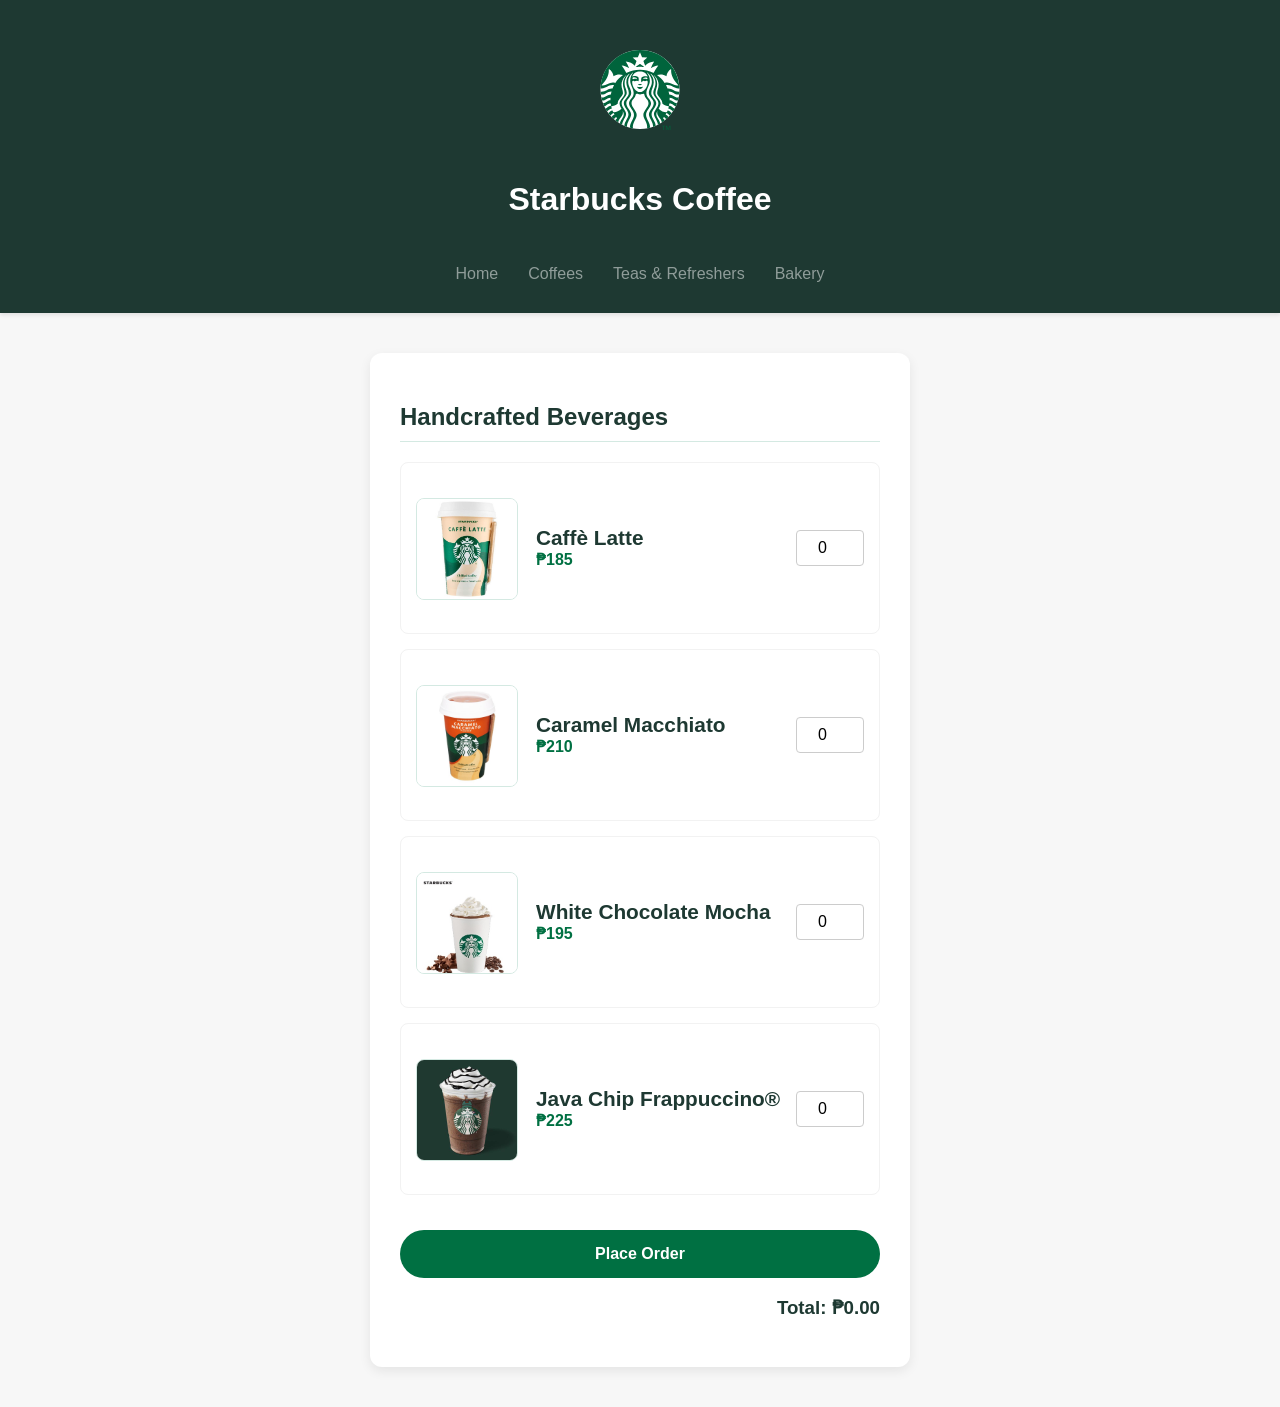
==== index.html @ 66bf4c8a "Add files via upload" ====
<!DOCTYPE html>
<html lang="en">
<head>
    <meta charset="UTF-8">
    <meta name="viewport" content="width=device-width, initial-scale=1.0">
    <title>Starbucks Coffee - Coffee & Espresso</title>
    <link rel="stylesheet" href="style.css">
</head>
<body>

<header>
    <div class="logo-container">
        <img src="images/logo.svg" alt="Starbucks Logo" class="nav-logo">
        <h1>Starbucks Coffee</h1>
    </div>
    <nav>
        <a href="home.html">Home</a> 
        <a href="index.html">Coffees</a> 
        <a href="teas.html">Teas & Refreshers</a>
        <a href="pastries.html">Bakery</a>
    </nav>
</header>

<section class="menu">
    <h2>Handcrafted Beverages</h2>

    <div class="item">
        <div class="item-content">
            <div class="image-container">
                <img src="images/latte.jpg" alt="Caffè Latte" class="menu-img">
            </div>
            <div class="details">
                <span class="name">Caffè Latte</span>
                <span class="price">₱185</span>
            </div>
        </div>
        <input type="number" id="latteQty" min="0" value="0">
    </div>

    <div class="item">
        <div class="item-content">
            <div class="image-container">
                <img src="images/macchiato.jpg" alt="Caramel Macchiato" class="menu-img">
            </div>
            <div class="details">
                <span class="name">Caramel Macchiato</span>
                <span class="price">₱210</span>
            </div>
        </div>
        <input type="number" id="macchiatoQty" min="0" value="0">
    </div>

    <div class="item">
        <div class="item-content">
            <div class="image-container">
                <img src="images/mocha.jpg" alt="White Chocolate Mocha" class="menu-img">
            </div>
            <div class="details">
                <span class="name">White Chocolate Mocha</span>
                <span class="price">₱195</span>
            </div>
        </div>
        <input type="number" id="mochaQty" min="0" value="0">
    </div>

    <div class="item">
        <div class="item-content">
            <div class="image-container">
                <img src="images/frappe.jpg" alt="Java Chip Frappuccino" class="menu-img">
            </div>
            <div class="details">
                <span class="name">Java Chip Frappuccino®</span>
                <span class="price">₱225</span>
            </div>
        </div>
        <input type="number" id="frappeQty" min="0" value="0">
    </div>

    <button class="order-btn" onclick="showDiscountWindow()">Place Order</button>

    <div class="total-display">
        <h3>Total: ₱<span id="totalMain">0.00</span></h3>
    </div>
</section>

<div id="discountModal" class="modal-overlay">
    <div class="modal-content">
        <h3>Senior Citizen Discount</h3>
        <p>Please enter your age to check for a 12% discount:</p>
        <input type="number" id="customerAge" placeholder="Age" min="0" max="120" style="width: 100px; padding: 10px; margin: 15px 0;">
        
        <div class="modal-buttons">
            <button class="pay-btn" onclick="proceedToPayment()">Proceed</button>
            <button class="cancel-btn" onclick="closeDiscountWindow()">Cancel</button>
        </div>
    </div>
</div>

<div id="paymentModal" class="modal-overlay">
    <div class="modal-content">
        <h3>Confirm Payment</h3>
        
        <div class="receipt-breakdown">
            <div class="receipt-line">
                <span>Original Total:</span>
                <strong>₱<span id="originalTotal">0.00</span></strong>
            </div>
            <div class="receipt-line discount-line">
                <span>Discount (12%):</span>
                <strong>- ₱<span id="discountAmount">0.00</span></strong>
            </div>
            <div class="receipt-line final-line">
                <span>Final Payable:</span>
                <strong>₱<span id="finalTotal">0.00</span></strong>
            </div>
        </div>
        
        <div class="modal-buttons">
            <button class="pay-btn" onclick="processPayment()">Pay Now</button>
            <button class="cancel-btn" onclick="closePaymentWindow()">Cancel</button>
        </div>
    </div>
</div>

<div id="toast" class="toast">Message</div>

<script src="script.js"></script>
</body>
</html>
---- style.css ----
/* --- ORIGINAL THEME STYLES --- */
body {
    font-family: 'Segoe UI', Tahoma, Geneva, Verdana, sans-serif; 
    background-color: #f7f7f7;
    margin: 0;
    color: #1e3932; 
}

header {
    background-color: #1e3932; 
    color: white;
    padding: 30px 20px;
    text-align: center;
    box-shadow: 0 2px 4px rgba(0,0,0,0.1);
}

.logo-container {
    display: flex;
    flex-direction: column;
    align-items: center;
    gap: 10px;
}

.nav-logo {
    width: 180px;
    height: auto;
}

nav {
    margin-top: 25px;
    display: flex;
    justify-content: center;
}

nav a {
    color: #ffffff;
    margin: 0 15px;
    text-decoration: none;
    font-weight: 400; 
    font-size: 1rem;
    opacity: 0.5;      
    transition: all 0.2s ease-in-out;
    border: none !important;
}

nav a:hover {
    opacity: 1;
    font-weight: 700;
}

nav a.active {
    opacity: 1 !important;
    font-weight: 700 !important; 
}

.menu {
    background: white;
    max-width: 480px;
    margin: 40px auto;
    padding: 30px;
    border-radius: 12px;
    box-shadow: 0 4px 12px rgba(0,0,0,0.08);
}

h2 {
    border-bottom: 1px solid #d4e9e2;
    padding-bottom: 10px;
    margin-bottom: 20px;
}

.item {
    display: flex;
    justify-content: space-between;
    align-items: center; 
    margin: 15px 0;
    padding: 25px 15px; 
    border: 1px solid #f2f2f2; 
    border-radius: 8px;
    transition: background-color 0.2s;
    min-height: 120px; 
}

.item:hover {
    background-color: #f9f9f9;
}

.item-content {
    display: flex;
    align-items: center;
    gap: 20px; 
}

.image-container {
    width: 100px; 
    height: 100px; 
    flex-shrink: 0;
}

.menu-img {
    width: 100%;
    height: 100%;
    object-fit: cover;
    border-radius: 8px; 
    border: 1px solid #d4e9e2;
}

.details {
    display: flex;
    flex-direction: column;
}

.name {
    font-weight: 600;
    font-size: 1.3rem; 
}

.price {
    font-size: 1rem; 
    color: #007042; 
    font-weight: bold;
}

input[type="number"] {
    width: 50px;
    padding: 8px;
    border: 1px solid #ccc;
    border-radius: 4px;
    text-align: center;
    font-size: 1rem;
}

input[type="number"]:focus {
    outline: none;
    border: 2px solid #007042;
}

button.order-btn {
    width: 100%;
    padding: 15px;
    background-color: #007042; 
    color: white;
    border: none;
    border-radius: 50px; 
    font-weight: bold;
    font-size: 1rem;
    cursor: pointer;
    margin-top: 20px;
    transition: background-color 0.2s;
}

button.order-btn:hover {
    background-color: #005935;
}

.total-display {
    text-align: right;
    margin-top: 15px;
}

/* --- MODAL STYLES --- */
.modal-overlay {
    display: none; 
    position: fixed;
    top: 0;
    left: 0;
    width: 100%;
    height: 100%;
    background-color: rgba(0, 0, 0, 0.7); 
    z-index: 1000;
    justify-content: center;
    align-items: center;
}

.modal-content {
    background-color: #1e3932; 
    color: white;
    padding: 30px;
    border-radius: 12px;
    width: 90%;
    max-width: 400px;
    text-align: center;
    box-shadow: 0 5px 15px rgba(0,0,0,0.3);
}

.modal-content h3 {
    margin-top: 0;
    border-bottom: 1px solid #007042;
    padding-bottom: 10px;
}

/* --- RECEIPT BREAKDOWN STYLES --- */
.receipt-breakdown {
    background-color: rgba(255, 255, 255, 0.1);
    padding: 20px;
    border-radius: 8px;
    margin: 20px 0;
}

.receipt-line {
    display: flex;
    justify-content: space-between;
    margin-bottom: 10px;
    font-size: 1rem;
}

.discount-line {
    color: #ff9d9d; 
}

.final-line {
    border-top: 1px dashed #007042;
    padding-top: 15px;
    margin-top: 10px;
    font-size: 1.2rem;
    font-weight: bold;
    color: #d4e9e2;
}

.modal-buttons {
    display: flex;
    gap: 15px;
    margin-top: 25px;
}

.pay-btn, .cancel-btn {
    flex: 1;
    padding: 12px;
    border: none;
    border-radius: 50px;
    font-weight: bold;
    cursor: pointer;
    font-size: 1rem;
    transition: background-color 0.2s;
}

.pay-btn {
    background-color: #007042; 
    color: white;
}

.pay-btn:hover {
    background-color: #005935;
}

.cancel-btn {
    background-color: #f7f7f7;
    color: #1e3932;
}

.cancel-btn:hover {
    background-color: #e0e0e0;
}

/* --- TOAST NOTIFICATION STYLES --- */
.toast {
    visibility: hidden;
    min-width: 250px;
    margin-left: -125px;
    background-color: #007042;
    color: #fff;
    text-align: center;
    border-radius: 50px;
    padding: 16px;
    position: fixed;
    z-index: 2000;
    left: 50%;
    bottom: 30px;
    font-size: 1rem;
    font-weight: bold;
    box-shadow: 0 4px 12px rgba(0,0,0,0.15);
    opacity: 0;
    transition: opacity 0.3s, bottom 0.3s, visibility 0.3s;
}

.toast.show {
    visibility: visible;
    opacity: 1;
    bottom: 50px;
}

.toast.error {
    background-color: #d13239; 
}

.developer-card {
    display: flex;
    justify-content: space-between;
    align-items: center; 
    margin: 15px 0;
    padding: 20px; 
    border: 1px solid #d4e9e2; 
    border-radius: 12px;
    background-color: #ffffff;
    transition: transform 0.2s;
}

.developer-card:hover {
    transform: scale(1.02);
}

section p {
    line-height: 1.6;
    color: #4d4d4d;
    font-size: 0.95rem;
}

.tech-tag {
    display: inline-block;
    background-color: #d4e9e2;
    color: #1e3932;
    padding: 4px 12px;
    border-radius: 20px;
    font-size: 0.8rem;
    margin: 4px;
    font-weight: 600;
}
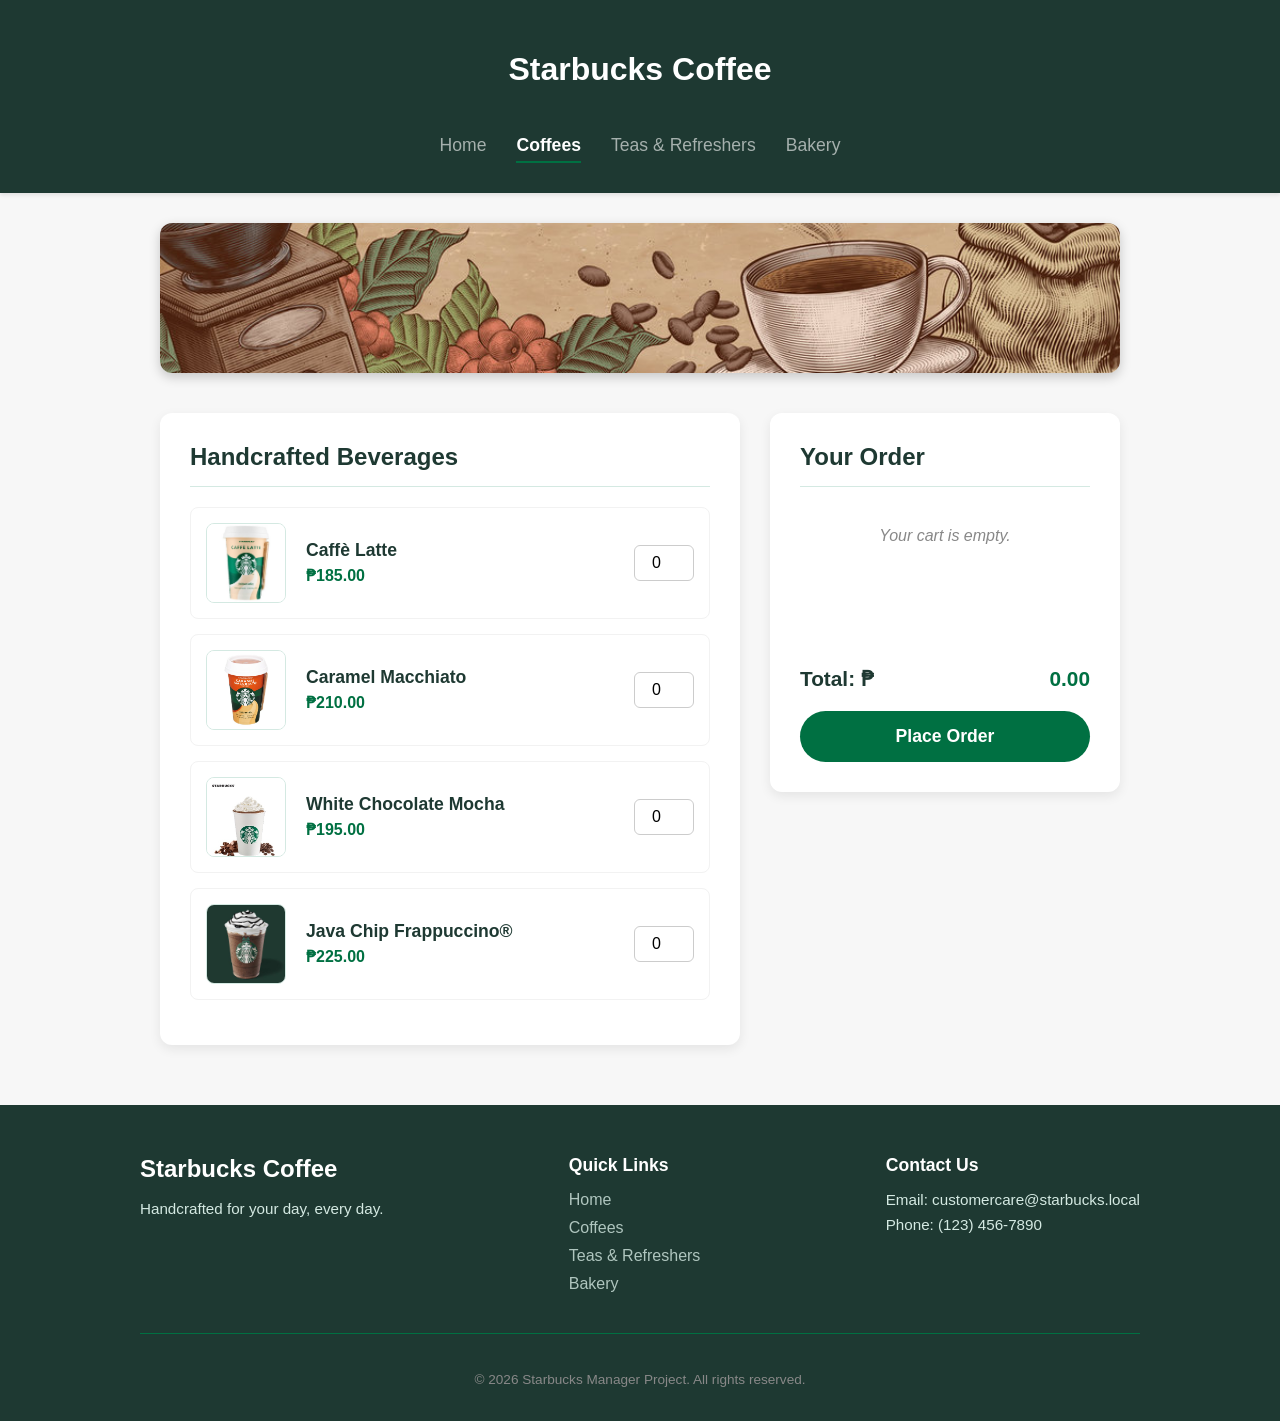
==== commit 60c163ca: "Add files via upload additionl" ====
--- a/index.html
+++ b/index.html
@@ -3,91 +3,140 @@
 <head>
     <meta charset="UTF-8">
     <meta name="viewport" content="width=device-width, initial-scale=1.0">
-    <title>Starbucks Coffee - Coffee & Espresso</title>
+    <title>Starbucks Coffee - Coffees</title>
     <link rel="stylesheet" href="style.css">
 </head>
 <body>
 
 <header>
     <div class="logo-container">
-        <img src="images/logo.svg" alt="Starbucks Logo" class="nav-logo">
         <h1>Starbucks Coffee</h1>
     </div>
     <nav>
         <a href="home.html">Home</a> 
-        <a href="index.html">Coffees</a> 
+        <a href="index.html" class="active">Coffees</a> 
         <a href="teas.html">Teas & Refreshers</a>
         <a href="pastries.html">Bakery</a>
     </nav>
 </header>
 
-<section class="menu">
-    <h2>Handcrafted Beverages</h2>
+<!-- === BANNER === -->
+<div class="banner-container">
+    <img src="/images/banner.jpg" class="promo-banner" alt="Promo Banner">
+</div>
+<!-- ============== -->
 
-    <div class="item">
-        <div class="item-content">
-            <div class="image-container">
-                <img src="images/latte.jpg" alt="Caffè Latte" class="menu-img">
+<div class="shop-container">
+    
+    <section class="menu">
+        <h2>Handcrafted Beverages</h2>
+
+        <div class="item">
+            <div class="item-content">
+                <div class="image-container">
+                    <img src="images/latte.jpg" alt="Caffè Latte" class="menu-img" onerror="this.src='https://via.placeholder.com/100'">
+                </div>
+                <div class="details">
+                    <span class="name">Caffè Latte</span>
+                    <span class="price">₱185.00</span>
+                </div>
             </div>
-            <div class="details">
-                <span class="name">Caffè Latte</span>
-                <span class="price">₱185</span>
+            <input type="number" id="latteQty" min="0" value="0">
+        </div>
+
+        <div class="item">
+            <div class="item-content">
+                <div class="image-container">
+                    <img src="images/macchiato.jpg" alt="Caramel Macchiato" class="menu-img" onerror="this.src='https://via.placeholder.com/100'">
+                </div>
+                <div class="details">
+                    <span class="name">Caramel Macchiato</span>
+                    <span class="price">₱210.00</span>
+                </div>
             </div>
+            <input type="number" id="macchiatoQty" min="0" value="0">
         </div>
-        <input type="number" id="latteQty" min="0" value="0">
+
+        <div class="item">
+            <div class="item-content">
+                <div class="image-container">
+                    <img src="images/mocha.jpg" alt="White Chocolate Mocha" class="menu-img" onerror="this.src='https://via.placeholder.com/100'">
+                </div>
+                <div class="details">
+                    <span class="name">White Chocolate Mocha</span>
+                    <span class="price">₱195.00</span>
+                </div>
+            </div>
+            <input type="number" id="mochaQty" min="0" value="0">
+        </div>
+
+        <div class="item">
+            <div class="item-content">
+                <div class="image-container">
+                    <img src="images/frappe.jpg" alt="Java Chip Frappuccino" class="menu-img" onerror="this.src='https://via.placeholder.com/100'">
+                </div>
+                <div class="details">
+                    <span class="name">Java Chip Frappuccino®</span>
+                    <span class="price">₱225.00</span>
+                </div>
+            </div>
+            <input type="number" id="frappeQty" min="0" value="0">
+        </div>
+    </section>
+
+    <section class="cart-section">
+        <h2>Your Order</h2>
+        
+        <div id="cart-items">
+            <p class="empty-cart">Your cart is empty.</p>
+        </div>
+
+        <div class="cart-footer">
+            <div class="total-display">
+                <h3>Total: ₱<span id="totalMain">0.00</span></h3>
+            </div>
+            <button class="order-btn" onclick="showDiscountWindow()">Place Order</button>
+        </div>
+    </section>
+
+</div> <!-- Closes shop-container -->
+
+<!-- === FOOTER === -->
+<footer class="site-footer">
+    <div class="footer-content">
+        <div class="footer-brand">
+            <h2 style="border: none; padding: 0;">Starbucks Coffee</h2>
+            <p>Handcrafted for your day, every day.</p>
+        </div>
+        
+        <div class="footer-links">
+            <h3>Quick Links</h3>
+            <ul>
+                <li><a href="home.html">Home</a></li>
+                <li><a href="index.html">Coffees</a></li>
+                <li><a href="teas.html">Teas & Refreshers</a></li>
+                <li><a href="pastries.html">Bakery</a></li>
+            </ul>
+        </div>
+        
+        <div class="footer-contact">
+            <h3>Contact Us</h3>
+            <p>Email: customercare@starbucks.local</p>
+            <p>Phone: (123) 456-7890</p>
+        </div>
     </div>
+    
+    <div class="footer-bottom">
+        <p>&copy; 2026 Starbucks Manager Project. All rights reserved.</p>
+    </div>
+</footer>
 
-    <div class="item">
-        <div class="item-content">
-            <div class="image-container">
-                <img src="images/macchiato.jpg" alt="Caramel Macchiato" class="menu-img">
-            </div>
-            <div class="details">
-                <span class="name">Caramel Macchiato</span>
-                <span class="price">₱210</span>
-            </div>
-        </div>
-        <input type="number" id="macchiatoQty" min="0" value="0">
-    </div>
-
-    <div class="item">
-        <div class="item-content">
-            <div class="image-container">
-                <img src="images/mocha.jpg" alt="White Chocolate Mocha" class="menu-img">
-            </div>
-            <div class="details">
-                <span class="name">White Chocolate Mocha</span>
-                <span class="price">₱195</span>
-            </div>
-        </div>
-        <input type="number" id="mochaQty" min="0" value="0">
-    </div>
-
-    <div class="item">
-        <div class="item-content">
-            <div class="image-container">
-                <img src="images/frappe.jpg" alt="Java Chip Frappuccino" class="menu-img">
-            </div>
-            <div class="details">
-                <span class="name">Java Chip Frappuccino®</span>
-                <span class="price">₱225</span>
-            </div>
-        </div>
-        <input type="number" id="frappeQty" min="0" value="0">
-    </div>
-
-    <button class="order-btn" onclick="showDiscountWindow()">Place Order</button>
-
-    <div class="total-display">
-        <h3>Total: ₱<span id="totalMain">0.00</span></h3>
-    </div>
-</section>
-
+<!-- === MODALS & POPUPS === -->
 <div id="discountModal" class="modal-overlay">
     <div class="modal-content">
         <h3>Senior Citizen Discount</h3>
         <p>Please enter your age to check for a 12% discount:</p>
-        <input type="number" id="customerAge" placeholder="Age" min="0" max="120" style="width: 100px; padding: 10px; margin: 15px 0;">
+        <input type="number" id="customerAge" placeholder="Age" min="0" max="120" class="age-input">
         
         <div class="modal-buttons">
             <button class="pay-btn" onclick="proceedToPayment()">Proceed</button>
--- a/style.css
+++ b/style.css
@@ -1,4 +1,10 @@
-/* --- ORIGINAL THEME STYLES --- */
+/* =========================================
+   1. BASE & HEADER STYLES
+========================================= */
+* {
+    box-sizing: border-box;
+}
+
 body {
     font-family: 'Segoe UI', Tahoma, Geneva, Verdana, sans-serif; 
     background-color: #f7f7f7;
@@ -21,11 +27,6 @@
     gap: 10px;
 }
 
-.nav-logo {
-    width: 180px;
-    height: auto;
-}
-
 nav {
     margin-top: 25px;
     display: flex;
@@ -37,47 +38,68 @@
     margin: 0 15px;
     text-decoration: none;
     font-weight: 400; 
-    font-size: 1rem;
-    opacity: 0.5;      
+    font-size: 1.1rem;
+    opacity: 0.6;      
     transition: all 0.2s ease-in-out;
-    border: none !important;
-}
-
-nav a:hover {
+}
+
+nav a:hover, nav a.active {
     opacity: 1;
-    font-weight: 700;
-}
-
-nav a.active {
-    opacity: 1 !important;
-    font-weight: 700 !important; 
+    font-weight: bold;
+    border-bottom: 2px solid #007042;
+    padding-bottom: 5px;
+}
+
+/* =========================================
+   2. MAIN SHOP LAYOUT (SIDE-BY-SIDE)
+========================================= */
+.shop-container {
+    display: flex;
+    justify-content: center;
+    align-items: flex-start;
+    gap: 30px;
+    max-width: 1000px;
+    margin: 40px auto;
+    padding: 0 20px;
 }
 
 .menu {
+    flex: 1;
     background: white;
-    max-width: 480px;
-    margin: 40px auto;
     padding: 30px;
     border-radius: 12px;
     box-shadow: 0 4px 12px rgba(0,0,0,0.08);
 }
 
+.cart-section {
+    width: 350px;
+    background: white;
+    padding: 30px;
+    border-radius: 12px;
+    box-shadow: 0 4px 12px rgba(0,0,0,0.08);
+    position: sticky;
+    top: 40px; 
+}
+
 h2 {
     border-bottom: 1px solid #d4e9e2;
-    padding-bottom: 10px;
+    padding-bottom: 15px;
     margin-bottom: 20px;
-}
-
+    margin-top: 0;
+}
+
+/* =========================================
+   3. MENU ITEMS
+========================================= */
 .item {
     display: flex;
     justify-content: space-between;
     align-items: center; 
     margin: 15px 0;
-    padding: 25px 15px; 
+    padding: 15px; 
     border: 1px solid #f2f2f2; 
     border-radius: 8px;
     transition: background-color 0.2s;
-    min-height: 120px; 
 }
 
 .item:hover {
@@ -91,8 +113,8 @@
 }
 
 .image-container {
-    width: 100px; 
-    height: 100px; 
+    width: 80px; 
+    height: 80px; 
     flex-shrink: 0;
 }
 
@@ -110,8 +132,9 @@
 }
 
 .name {
-    font-weight: 600;
-    font-size: 1.3rem; 
+    font-weight: bold;
+    font-size: 1.1rem; 
+    margin-bottom: 5px;
 }
 
 .price {
@@ -120,11 +143,14 @@
     font-weight: bold;
 }
 
+/* =========================================
+   4. NUMBER INPUTS
+========================================= */
 input[type="number"] {
-    width: 50px;
+    width: 60px;
     padding: 8px;
     border: 1px solid #ccc;
-    border-radius: 4px;
+    border-radius: 6px;
     text-align: center;
     font-size: 1rem;
 }
@@ -132,6 +158,53 @@
 input[type="number"]:focus {
     outline: none;
     border: 2px solid #007042;
+}
+
+/* Hide default up/down arrows specifically on the age input */
+#customerAge::-webkit-outer-spin-button,
+#customerAge::-webkit-inner-spin-button {
+    -webkit-appearance: none;
+    margin: 0;
+}
+#customerAge {
+    -moz-appearance: textfield;
+    appearance: textfield;
+}
+
+/* =========================================
+   5. CART STYLES
+========================================= */
+#cart-items {
+    min-height: 120px;
+    margin-bottom: 20px;
+}
+
+.cart-item {
+    display: flex;
+    justify-content: space-between;
+    margin-bottom: 15px;
+    border-bottom: 1px dashed #e0e0e0;
+    padding-bottom: 10px;
+    font-size: 0.95rem;
+    color: #333;
+}
+
+.empty-cart {
+    color: #888;
+    text-align: center;
+    font-style: italic;
+    margin-top: 40px;
+}
+
+.total-display h3 {
+    display: flex;
+    justify-content: space-between;
+    margin: 0 0 20px 0;
+    font-size: 1.3rem;
+}
+
+#totalMain {
+    color: #007042;
 }
 
 button.order-btn {
@@ -142,9 +215,8 @@
     border: none;
     border-radius: 50px; 
     font-weight: bold;
-    font-size: 1rem;
+    font-size: 1.1rem;
     cursor: pointer;
-    margin-top: 20px;
     transition: background-color 0.2s;
 }
 
@@ -152,12 +224,9 @@
     background-color: #005935;
 }
 
-.total-display {
-    text-align: right;
-    margin-top: 15px;
-}
-
-/* --- MODAL STYLES --- */
+/* =========================================
+   6. MODALS (Popups)
+========================================= */
 .modal-overlay {
     display: none; 
     position: fixed;
@@ -185,10 +254,17 @@
 .modal-content h3 {
     margin-top: 0;
     border-bottom: 1px solid #007042;
-    padding-bottom: 10px;
-}
-
-/* --- RECEIPT BREAKDOWN STYLES --- */
+    padding-bottom: 15px;
+}
+
+.age-input {
+    width: 120px !important;
+    padding: 10px !important;
+    margin: 15px 0 !important;
+    font-size: 1.1rem !important;
+}
+
+/* Receipt Breakdown */
 .receipt-breakdown {
     background-color: rgba(255, 255, 255, 0.1);
     padding: 20px;
@@ -216,6 +292,7 @@
     color: #d4e9e2;
 }
 
+/* Modal Buttons */
 .modal-buttons {
     display: flex;
     gap: 15px;
@@ -251,7 +328,9 @@
     background-color: #e0e0e0;
 }
 
-/* --- TOAST NOTIFICATION STYLES --- */
+/* =========================================
+   7. TOAST NOTIFICATIONS
+========================================= */
 .toast {
     visibility: hidden;
     min-width: 250px;
@@ -267,7 +346,7 @@
     bottom: 30px;
     font-size: 1rem;
     font-weight: bold;
-    box-shadow: 0 4px 12px rgba(0,0,0,0.15);
+    box-shadow: 0 4px 12px rgba(0,0,0,0.2);
     opacity: 0;
     transition: opacity 0.3s, bottom 0.3s, visibility 0.3s;
 }
@@ -282,35 +361,184 @@
     background-color: #d13239; 
 }
 
-.developer-card {
+/* =========================================
+   8. FAQ ACCORDION STYLES
+========================================= */
+.faq-section {
+    padding: 40px 20px;
+    display: flex;
+    justify-content: center;
+    min-height: 60vh; 
+}
+
+.faq-wrapper {
+    width: 100%;
+    max-width: 800px;
+    background-color: white; 
+    padding: 40px;
+    border-radius: 12px;
+    box-shadow: 0 4px 12px rgba(0,0,0,0.08);
+}
+
+.faq-wrapper h2 {
+    color: #1e3932;
+    border-bottom: 2px solid #007042;
+    padding-bottom: 15px;
+    margin-bottom: 30px;
+    margin-top: 0;
+    text-align: center;
+}
+
+.faq-box {
+    background-color: #f9f9f9;
+    border: 1px solid #d4e9e2;
+    border-radius: 8px;
+    margin-bottom: 15px;
+    overflow: hidden;
+    transition: all 0.3s ease;
+}
+
+.faq-box summary {
+    padding: 20px;
+    font-size: 1.1rem;
+    font-weight: bold;
+    color: #1e3932;
+    cursor: pointer;
     display: flex;
     justify-content: space-between;
-    align-items: center; 
-    margin: 15px 0;
-    padding: 20px; 
-    border: 1px solid #d4e9e2; 
-    border-radius: 12px;
-    background-color: #ffffff;
-    transition: transform 0.2s;
-}
-
-.developer-card:hover {
-    transform: scale(1.02);
-}
-
-section p {
+    align-items: center;
+    transition: background-color 0.2s;
+    
+    /* Forces default arrows to hide across all browsers */
+    list-style: none;
+    list-style-type: none;
+}
+
+.faq-box summary::marker,
+.faq-box summary::-webkit-details-marker {
+    display: none;
+}
+
+.faq-box summary:hover {
+    background-color: #d4e9e2;
+}
+
+/* Custom (+) and (−) Indicators */
+.faq-box summary::after {
+    content: '+';
+    color: #007042;
+    font-size: 1.5rem;
+    font-weight: normal;
+    transition: transform 0.3s;
+}
+
+.faq-box[open] summary::after {
+    content: '−';
+    color: #007042;
+}
+
+.faq-answer {
+    padding: 0 20px 20px 20px;
+    color: #4d4d4d;
     line-height: 1.6;
-    color: #4d4d4d;
     font-size: 0.95rem;
-}
-
-.tech-tag {
-    display: inline-block;
-    background-color: #d4e9e2;
-    color: #1e3932;
-    padding: 4px 12px;
-    border-radius: 20px;
-    font-size: 0.8rem;
-    margin: 4px;
-    font-weight: 600;
+    border-top: 1px dashed #d4e9e2;
+    margin-top: 5px;
+    padding-top: 15px;
+}
+
+/* =========================================
+   9. FOOTER STYLES
+========================================= */
+.site-footer {
+    background-color: #1e3932; 
+    color: #f7f7f7;
+    padding: 50px 20px 20px;
+    margin-top: 60px; 
+}
+
+.footer-content {
+    max-width: 1000px;
+    margin: 0 auto;
+    display: flex;
+    justify-content: space-between;
+    flex-wrap: wrap; 
+    gap: 30px;
+    border-bottom: 1px solid #007042;
+    padding-bottom: 30px;
+}
+
+.footer-brand h2 {
+    color: white;
+    margin-bottom: 10px;
+    border: none;
+    padding: 0;
+}
+
+.footer-brand p {
+    color: #d4e9e2;
+    font-size: 0.95rem;
+    max-width: 250px;
+    line-height: 1.5;
+}
+
+.footer-links h3, .footer-contact h3 {
+    color: white;
+    margin-top: 0;
+    margin-bottom: 15px;
+    font-size: 1.1rem;
+}
+
+.footer-links ul {
+    list-style: none;
+    padding: 0;
+    margin: 0;
+}
+
+.footer-links li {
+    margin-bottom: 10px;
+}
+
+.footer-links a {
+    color: #d4e9e2;
+    text-decoration: none;
+    transition: color 0.2s;
+    opacity: 0.8;
+}
+
+.footer-links a:hover {
+    color: #00e676;
+    opacity: 1;
+}
+
+.footer-contact p {
+    margin: 8px 0;
+    color: #d4e9e2;
+    font-size: 0.95rem;
+}
+
+.footer-bottom {
+    text-align: center;
+    padding-top: 25px;
+    color: #888;
+    font-size: 0.85rem;
+}
+
+/* =========================================
+   10. BANNER STYLES
+========================================= */
+.banner-container {
+    max-width: 1000px; /* Matches your shop container */
+    margin: 30px auto 0 auto; 
+    padding: 0 20px;
+}
+
+.promo-banner {
+    width: 100%;
+    height: 150px; /* This makes it a nice, thin strip again */
+    object-fit: cover; /* This crops the image so it doesn't look squished */
+    object-position: center bottom; /* This forces the crop to look at the bottom where the coffee cup is! */
+    border-radius: 12px; 
+    box-shadow: 0 4px 12px rgba(0,0,0,0.2); 
+    display: block;
 }
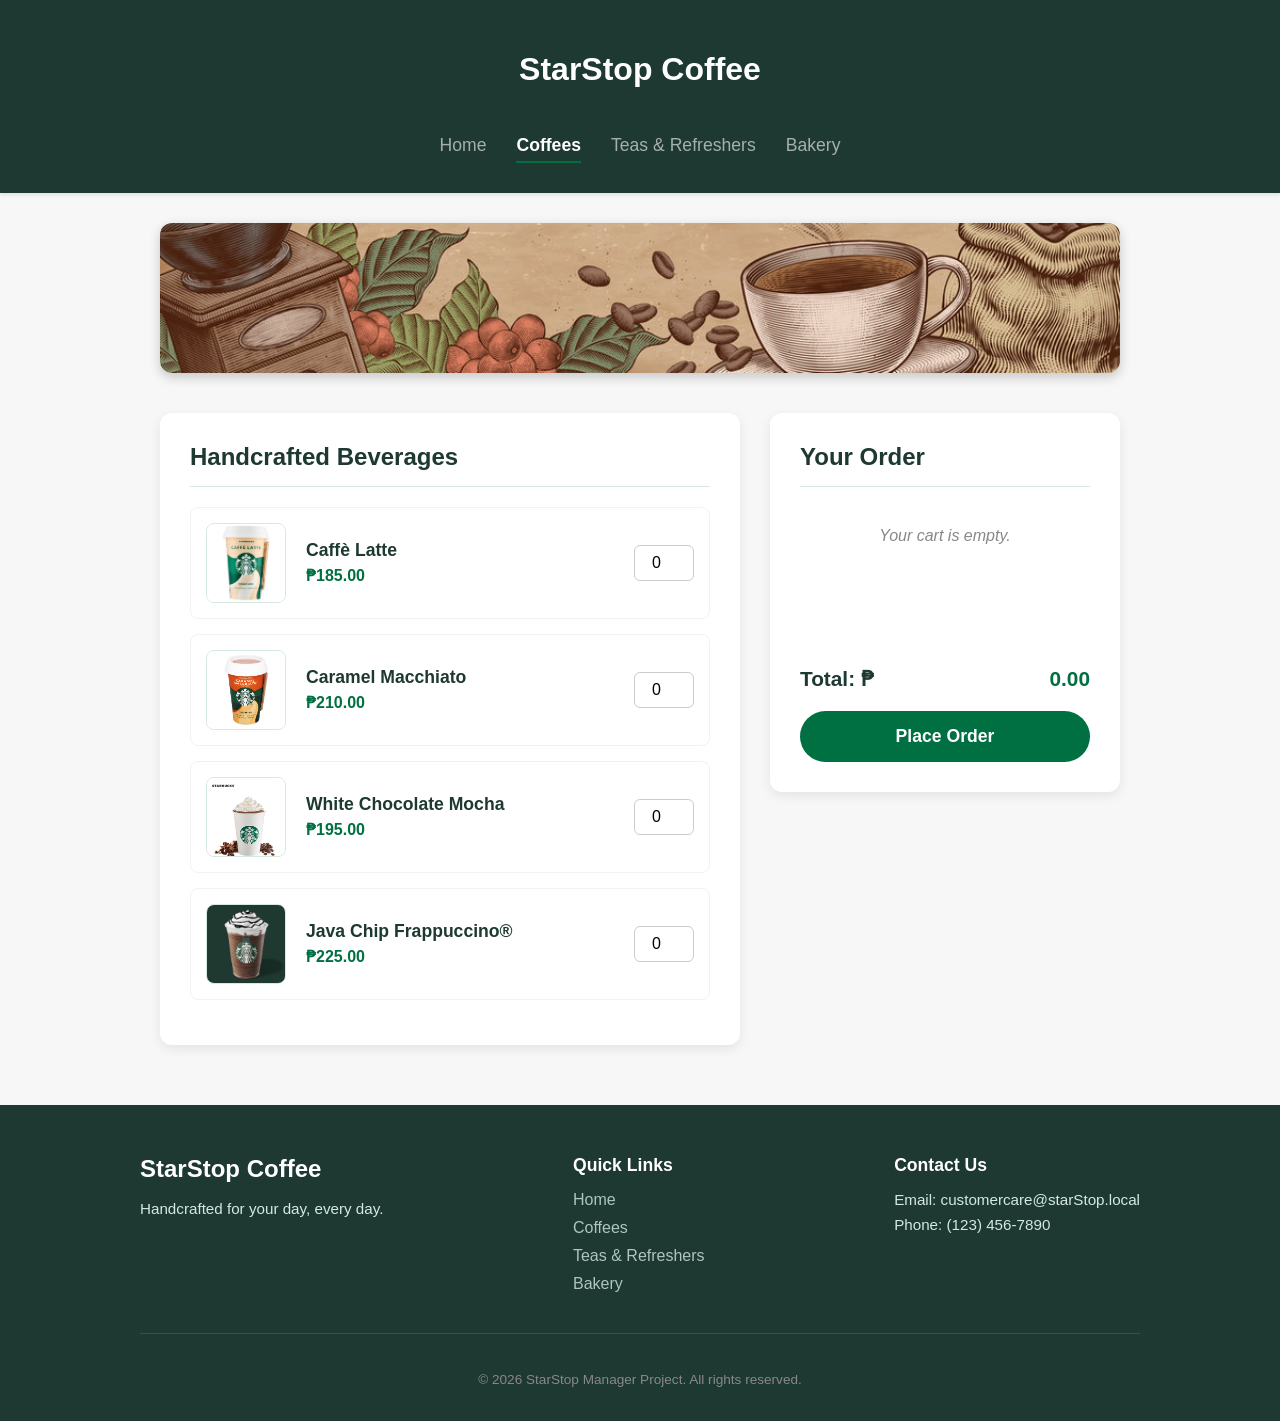
==== commit 55cf429b: "Add files via upload" ====
--- a/index.html
+++ b/index.html
@@ -3,14 +3,14 @@
 <head>
     <meta charset="UTF-8">
     <meta name="viewport" content="width=device-width, initial-scale=1.0">
-    <title>Starbucks Coffee - Coffees</title>
+    <title>StarStop Coffee - Coffees</title>
     <link rel="stylesheet" href="style.css">
 </head>
 <body>
 
 <header>
     <div class="logo-container">
-        <h1>Starbucks Coffee</h1>
+        <h1>StarStop Coffee</h1>
     </div>
     <nav>
         <a href="home.html">Home</a> 
@@ -105,7 +105,7 @@
 <footer class="site-footer">
     <div class="footer-content">
         <div class="footer-brand">
-            <h2 style="border: none; padding: 0;">Starbucks Coffee</h2>
+            <h2 style="border: none; padding: 0;">StarStop Coffee</h2>
             <p>Handcrafted for your day, every day.</p>
         </div>
         
@@ -121,13 +121,13 @@
         
         <div class="footer-contact">
             <h3>Contact Us</h3>
-            <p>Email: customercare@starbucks.local</p>
+            <p>Email: customercare@starStop.local</p>
             <p>Phone: (123) 456-7890</p>
         </div>
     </div>
     
     <div class="footer-bottom">
-        <p>&copy; 2026 Starbucks Manager Project. All rights reserved.</p>
+        <p>&copy; 2026 StarStop Manager Project. All rights reserved.</p>
     </div>
 </footer>
 
